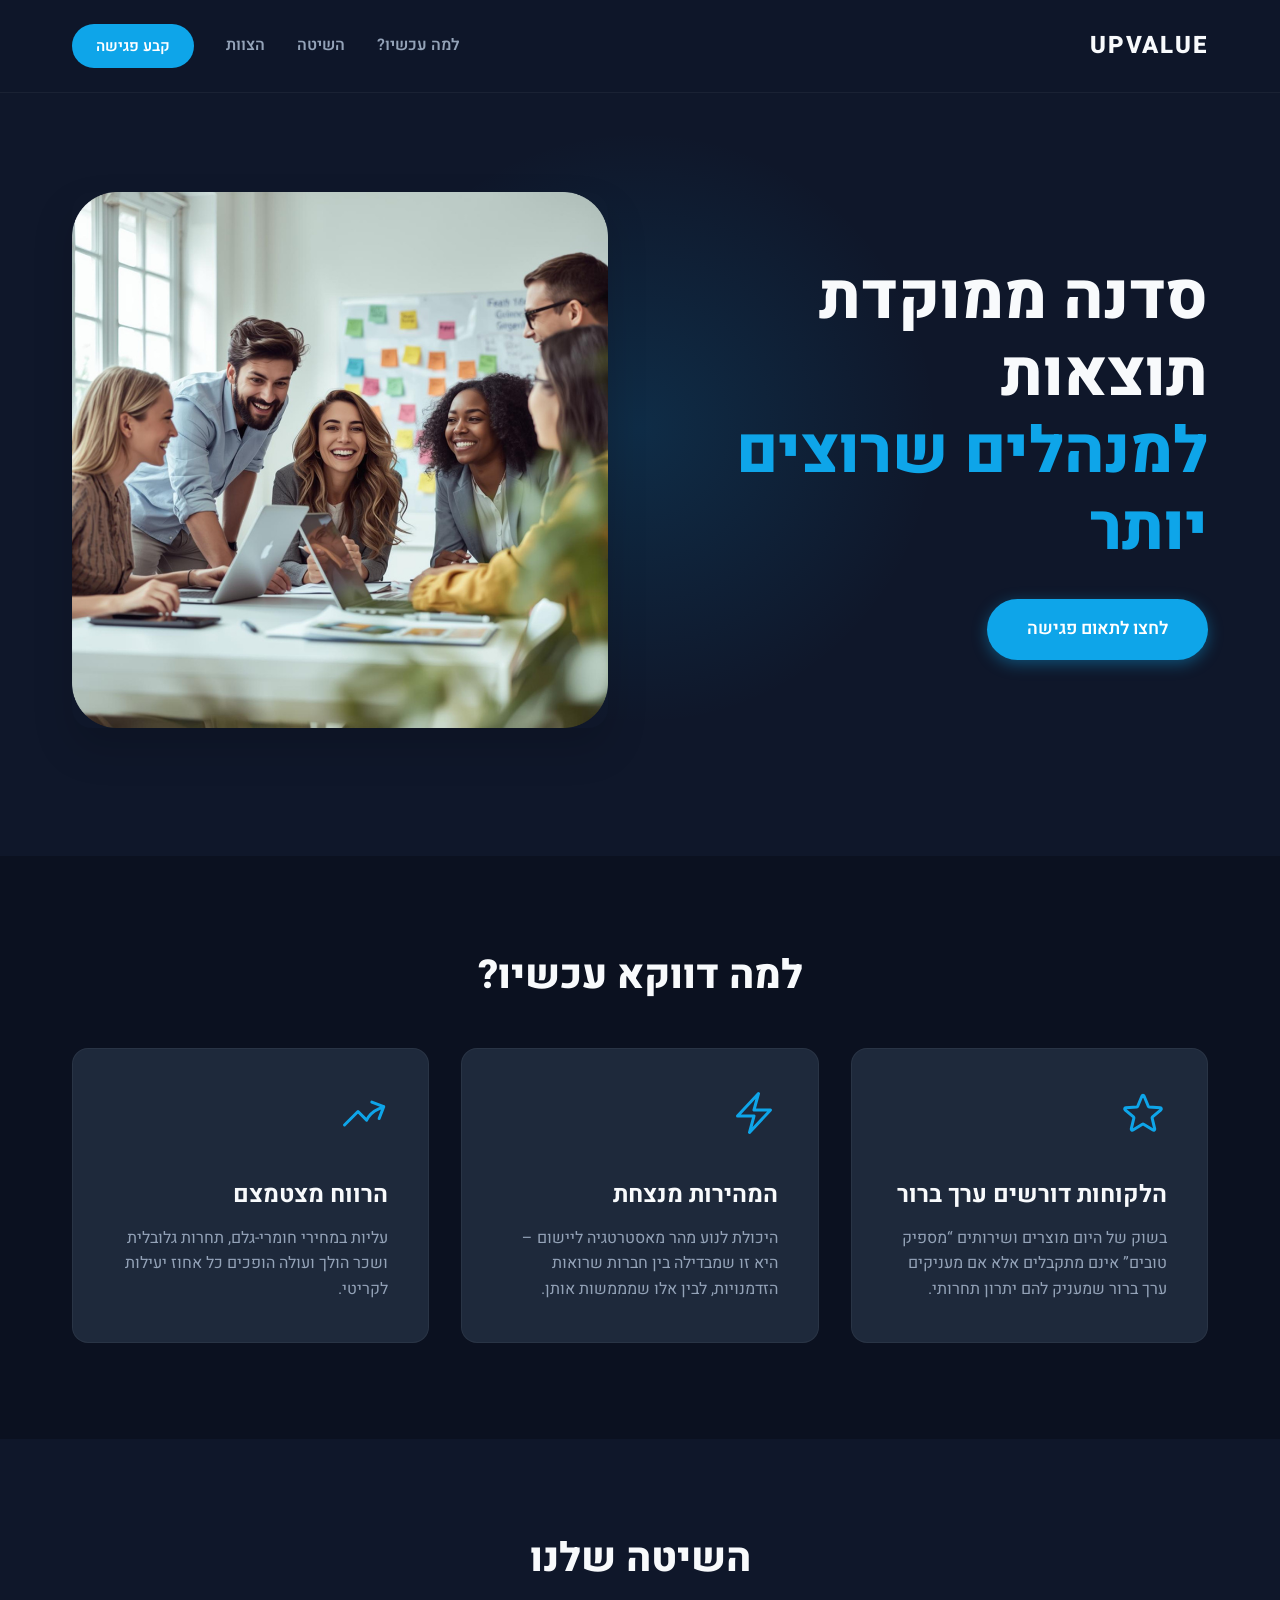
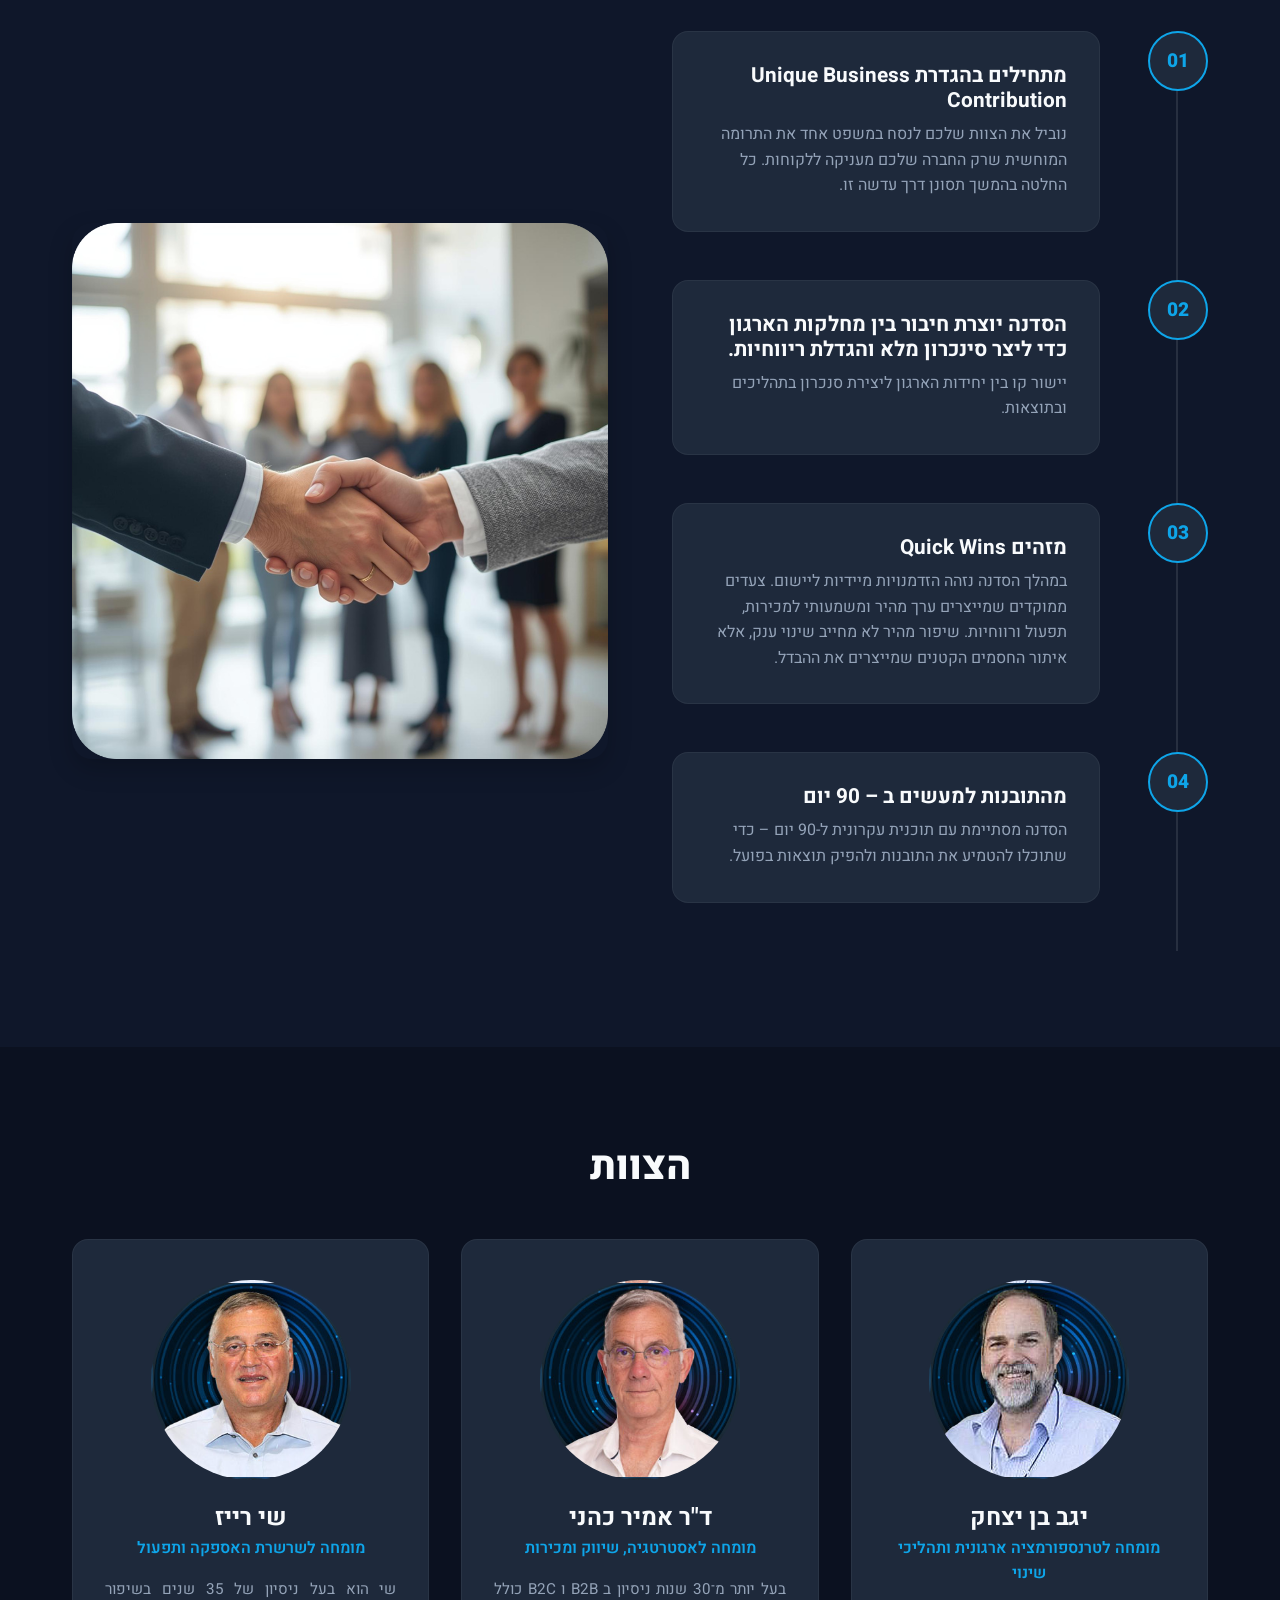
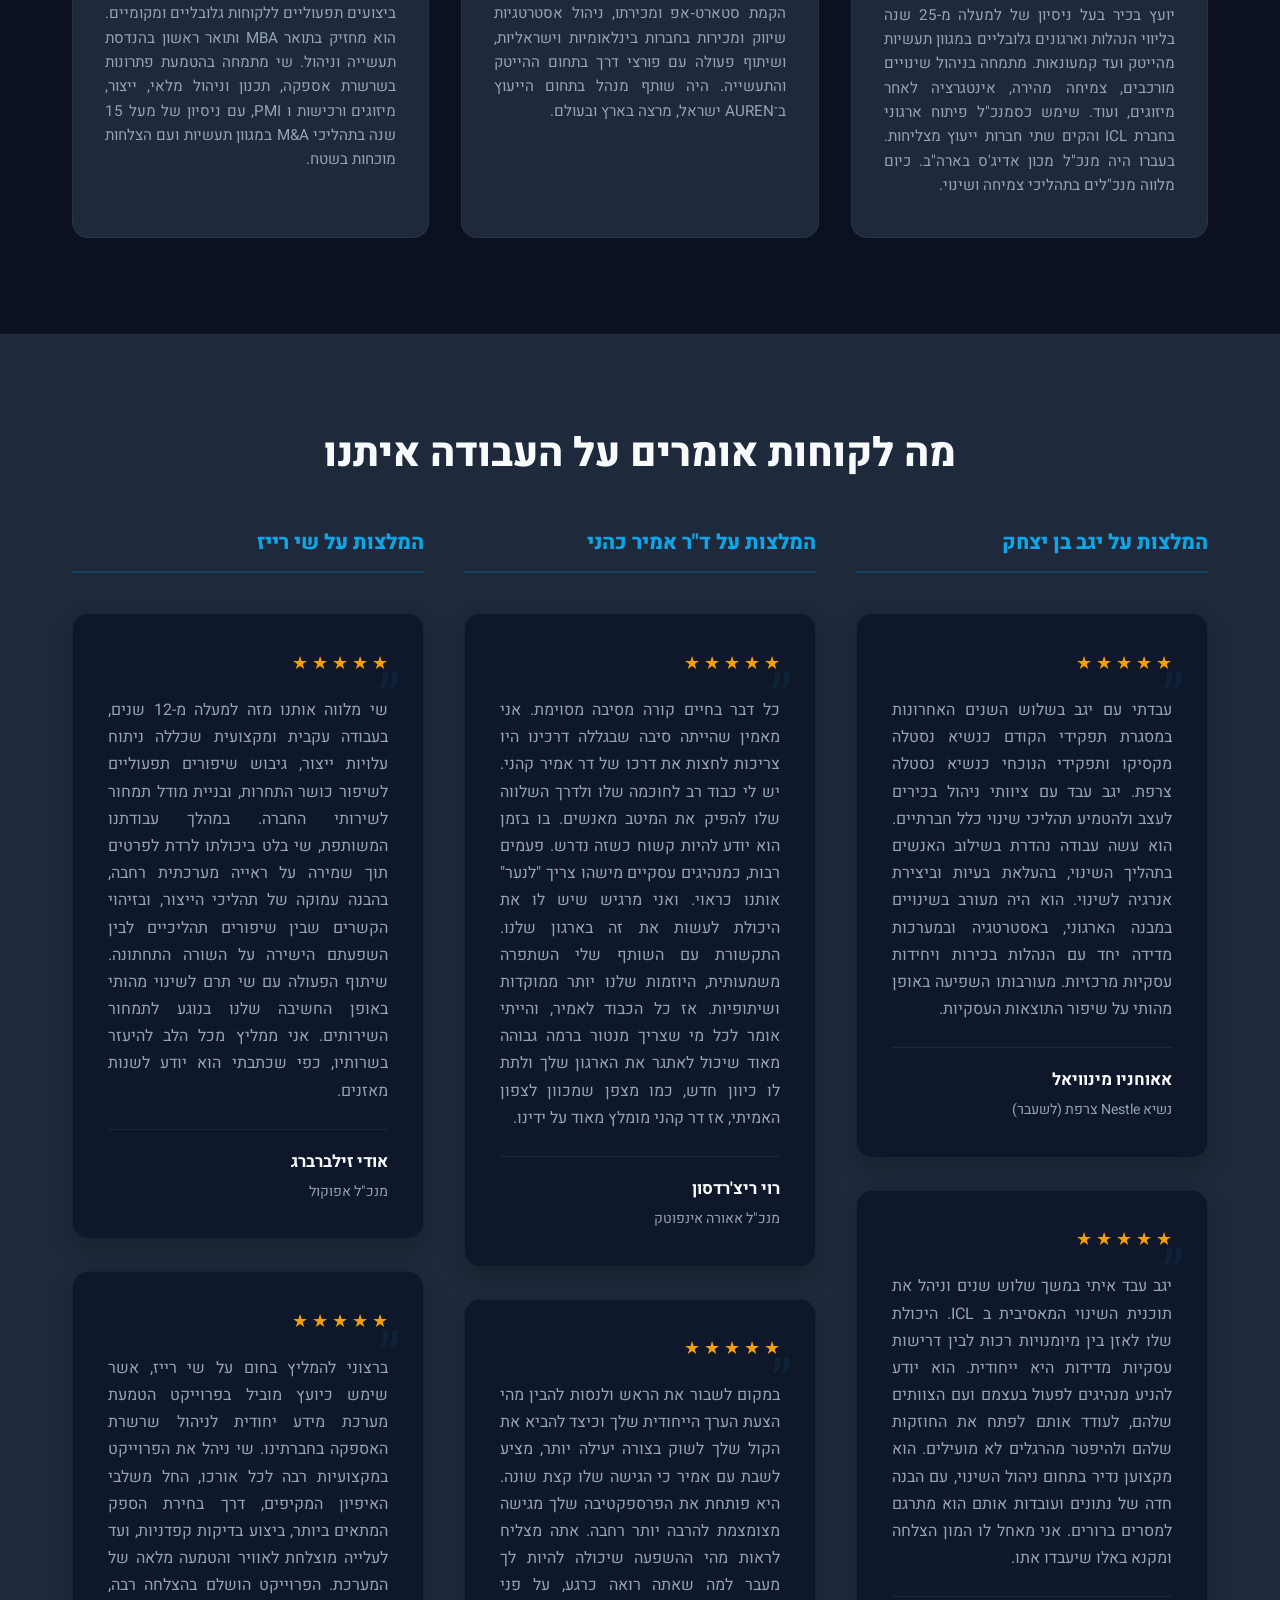
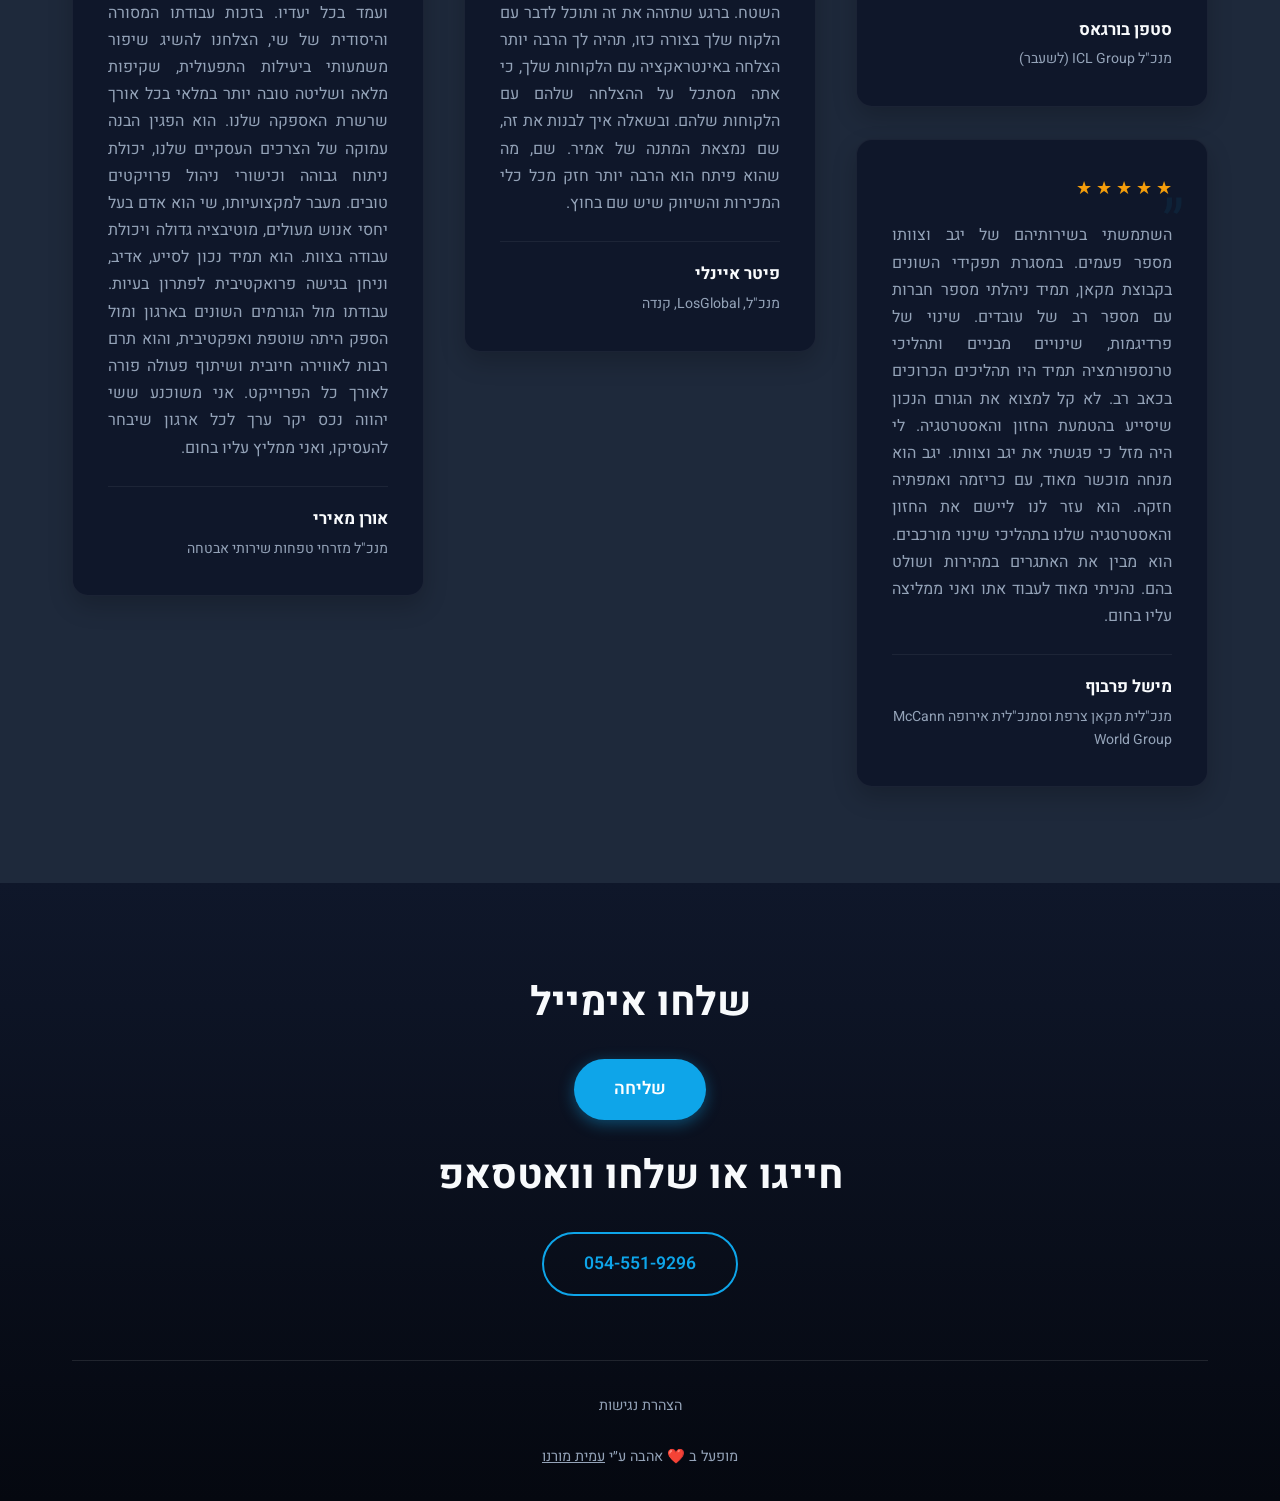
==== upvalue/index.html @ e66e4159 "Add Upvalue dark landing page under /upvalue" ====
<!DOCTYPE html>
<html lang="he" dir="rtl">

<head>
    <meta charset="UTF-8">
    <meta name="viewport" content="width=device-width, initial-scale=1.0">
    <title>UPVALUE – סדנת הנהלה ממוקדת תוצאות</title>
    <!-- Google Fonts: Heebo is excellent for modern Hebrew -->
    <link rel="preconnect" href="https://fonts.googleapis.com">
    <link rel="preconnect" href="https://fonts.gstatic.com" crossorigin>
    <link href="https://fonts.googleapis.com/css2?family=Heebo:wght@300;400;600;800&display=swap" rel="stylesheet">
    <link rel="stylesheet" href="style.css">
</head>

<body>

    <!-- Header / Nav (Optional, but good for structure) -->
    <header class="main-header">
        <div class="container">
            <div class="logo">UPVALUE</div>
            <nav>
                <a href="#why-now">למה עכשיו?</a>
                <a href="#methodology">השיטה</a>
                <a href="#team">הצוות</a>
                <a href="#contact" class="btn-primary-small">קבע פגישה</a>
            </nav>
        </div>
    </header>

    <main>
        <!-- Hero Section -->
        <section class="hero">
            <div class="container hero-container">
                <div class="hero-content">
                    <h1>סדנה ממוקדת תוצאות<br><span>למנהלים שרוצים יותר</span></h1>
                    <div class="hero-actions" style="margin-top: 2rem;">
                        <a href="https://calendly.com/amir-valorg/30min?month=2025-08" target="_blank"
                            class="btn-primary">לחצו לתאום פגישה</a>
                    </div>
                </div>
                <div class="hero-image-wrapper">
                    <img src="images/Collaboration.png" alt="Business Collaboration" class="hero-image">
                </div>
            </div>
            <!-- Decorative background element -->
            <div class="hero-glow"></div>
        </section>

        <!-- Why Now Section -->
        <section id="why-now" class="why-now fade-in">
            <div class="container">
                <h2 class="section-title">למה דווקא עכשיו?</h2>
                <div class="grid-3">
                    <div class="card">
                        <div class="card-icon">
                            <svg xmlns="http://www.w3.org/2000/svg" fill="none" viewBox="0 0 24 24" stroke-width="1.5" stroke="currentColor" width="48" height="48">
                                <path stroke-linecap="round" stroke-linejoin="round" d="M11.48 3.499a.562.562 0 0 1 1.04 0l2.125 5.111a.563.563 0 0 0 .475.345l5.518.442c.499.04.701.663.321.988l-4.204 3.602a.563.563 0 0 0-.182.557l1.285 5.385a.562.562 0 0 1-.84.61l-4.725-2.885a.562.562 0 0 0-.586 0L6.982 20.54a.562.562 0 0 1-.84-.61l1.285-5.386a.562.562 0 0 0-.182-.557l-4.204-3.602a.562.562 0 0 1 .321-.988l5.518-.442a.563.563 0 0 0 .475-.345L11.48 3.5Z" />
                            </svg>
                        </div>
                        <h2>הלקוחות דורשים ערך ברור</h2>
                        <p>בשוק של היום מוצרים ושירותים “מספיק טובים” אינם מתקבלים אלא אם מעניקים ערך ברור שמעניק להם יתרון תחרותי.</p>
                    </div>
                    <div class="card">
                        <div class="card-icon">
                            <svg xmlns="http://www.w3.org/2000/svg" fill="none" viewBox="0 0 24 24" stroke-width="1.5" stroke="currentColor" width="48" height="48">
                                <path stroke-linecap="round" stroke-linejoin="round" d="m3.75 13.5 10.5-11.25L12 10.5h8.25L9.75 21.75 12 13.5H3.75Z" />
                            </svg>
                        </div>
                        <h2>המהירות מנצחת</h2>
                        <p>היכולת לנוע מהר מאסטרטגיה ליישום – היא זו שמבדילה בין חברות שרואות הזדמנויות, לבין אלו שמממשות אותן.</p>
                    </div>
                    <div class="card">
                        <div class="card-icon">
                            <svg xmlns="http://www.w3.org/2000/svg" fill="none" viewBox="0 0 24 24" stroke-width="1.5" stroke="currentColor" width="48" height="48">
                                <path stroke-linecap="round" stroke-linejoin="round" d="M2.25 18 9 11.25l4.306 4.306a11.95 11.95 0 0 1 5.814-5.518l2.74-1.22m0 0-5.94-2.281m5.94 2.28-2.28 5.941" />
                            </svg>
                        </div>
                        <h2>הרווח מצטמצם</h2>
                        <p>עליות במחירי חומרי-גלם, תחרות גלובלית ושכר הולך ועולה הופכים כל אחוז יעילות לקריטי.</p>
                    </div>
                </div>
            </div>
        </section>

        <!-- Methodology Section (The 4 Steps fixed order) -->
        <section id="methodology" class="methodology fade-in">
            <div class="container">
                <h2 class="section-title">השיטה שלנו</h2>
                <div class="methodology-layout">
                    <div class="timeline">
                        <!-- Step 1 -->
                        <div class="timeline-item">
                            <div class="step-number">01</div>
                            <div class="step-content">
                                <h3>מתחילים בהגדרת Unique Business Contribution</h3>
                                <p>נוביל את הצוות שלכם לנסח במשפט אחד את התרומה המוחשית שרק החברה שלכם מעניקה ללקוחות. כל החלטה בהמשך תסונן דרך עדשה זו.</p>
                            </div>
                        </div>
                        <!-- Step 2 -->
                        <div class="timeline-item">
                            <div class="step-number">02</div>
                            <div class="step-content">
                                <h3>הסדנה יוצרת חיבור בין מחלקות הארגון כדי ליצר סינכרון מלא והגדלת ריווחיות.</h3>
                                <p>יישור קו בין יחידות הארגון ליצירת סנכרון בתהליכים ובתוצאות.</p>
                            </div>
                        </div>
                        <!-- Step 3 -->
                        <div class="timeline-item">
                            <div class="step-number">03</div>
                            <div class="step-content">
                                <h3>מזהים Quick Wins</h3>
                                <p>במהלך הסדנה נזהה הזדמנויות מיידיות ליישום. צעדים ממוקדים שמייצרים ערך מהיר ומשמעותי למכירות, תפעול ורווחיות. שיפור מהיר לא מחייב שינוי ענק, אלא איתור החסמים הקטנים שמייצרים את ההבדל.</p>
                            </div>
                        </div>
                        <!-- Step 4 -->
                        <div class="timeline-item">
                            <div class="step-number">04</div>
                            <div class="step-content">
                                <h3>מהתובנות למעשים ב – 90 יום</h3>
                                <p>הסדנה מסתיימת עם תוכנית עקרונית ל-90 יום – כדי שתוכלו להטמיע את התובנות ולהפיק תוצאות בפועל.</p>
                            </div>
                        </div>
                    </div>
                    <div class="methodology-image-wrapper">
                        <img src="images/Trust.png" alt="Building Trust" class="strategy-image">
                    </div>
                </div>
            </div>
        </section>

        <!-- Team Section -->
        <section id="team" class="team fade-in">
            <div class="container">
                <h2 class="section-title">הצוות</h2>
                <div class="grid-3">
                    <!-- Yagev -->
                    <div class="team-card">
                        <div class="team-image"
                            style="background-image: url('images/yagev.jpg');"></div>
                        <h3>יגב בן יצחק</h3>
                        <p class="role">מומחה לטרנספורמציה ארגונית ותהליכי שינוי</p>
                        <p class="bio">יועץ בכיר בעל ניסיון של למעלה מ-25 שנה בליווי הנהלות וארגונים גלובליים במגוון תעשיות מהייטק ועד קמעונאות. מתמחה בניהול שינויים מורכבים, צמיחה מהירה, אינטגרציה לאחר מיזוגים, ועוד. שימש כסמנכ"ל פיתוח ארגוני בחברת ICL והקים שתי חברות ייעוץ מצליחות. בעברו היה מנכ"ל מכון אדיג'ס בארה"ב. כיום מלווה מנכ"לים בתהליכי צמיחה ושינוי.</p>
                    </div>
                    <!-- Amir -->
                    <div class="team-card">
                        <div class="team-image"
                            style="background-image: url('images/amir.jpg');"></div>
                        <h3>ד"ר אמיר כהני</h3>
                        <p class="role">מומחה לאסטרטגיה, שיווק ומכירות</p>
                        <p class="bio">בעל יותר מ־30 שנות ניסיון ב B2B ו B2C כולל הקמת סטארט‑אפ ומכירתו, ניהול אסטרטגיות שיווק ומכירות בחברות בינלאומיות וישראליות, ושיתוף פעולה עם פורצי דרך בתחום ההייטק והתעשייה. היה שותף מנהל בתחום הייעוץ ב־AUREN ישראל, מרצה בארץ ובעולם.</p>
                    </div>
                    <!-- Shai -->
                    <div class="team-card">
                        <div class="team-image"
                            style="background-image: url('images/shai.jpg');"></div>
                        <h3>שי רייז</h3>
                        <p class="role">מומחה לשרשרת האספקה ותפעול</p>
                        <p class="bio">שי הוא בעל ניסיון של 35 שנים בשיפור ביצועים תפעוליים ללקוחות גלובליים ומקומיים. הוא מחזיק בתואר MBA ותואר ראשון בהנדסת תעשייה וניהול. שי מתמחה בהטמעת פתרונות בשרשרת אספקה, תכנון וניהול מלאי, ייצור, מיזוגים ורכישות ו PMI, עם ניסיון של מעל 15 שנה בתהליכי M&A במגוון תעשיות ועם הצלחות מוכחות בשטח.</p>
                    </div>
                </div>
            </div>
        </section>

        <!-- Testimonials Section -->
        <section id="testimonials" class="testimonials fade-in">
            <div class="container">
                <h2 class="section-title">מה לקוחות אומרים על העבודה איתנו</h2>
                <div class="testimonials-grid">
                    <!-- Column 1: Yagev -->
                    <div class="testimonials-column">
                        <div class="column-header">המלצות על יגב בן יצחק</div>
                        
                        <!-- Testimonial 1 -->
                        <div class="testimonial-card">
                            <div class="testimonial-stars">
                                <span>★</span><span>★</span><span>★</span><span>★</span><span>★</span>
                            </div>
                            <blockquote class="testimonial-quote">
                                עבדתי עם יגב בשלוש השנים האחרונות במסגרת תפקידי הקודם כנשיא נסטלה מקסיקו ותפקידי הנוכחי כנשיא נסטלה צרפת. יגב עבד עם ציוותי ניהול בכירים לעצב ולהטמיע תהליכי שינוי כלל חברתיים. הוא עשה עבודה נהדרת בשילוב האנשים בתהליך השינוי, בהעלאת בעיות וביצירת אנרגיה לשינוי. הוא היה מעורב בשינויים במבנה הארגוני, באסטרטגיה ובמערכות מדידה יחד עם הנהלות בכירות ויחידות עסקיות מרכזיות. מעורבותו השפיעה באופן מהותי על שיפור התוצאות העסקיות.
                            </blockquote>
                            <div class="testimonial-author">
                                <div class="testimonial-author-name">אאוחניו מינוויאל</div>
                                <div class="testimonial-author-role">נשיא Nestle צרפת (לשעבר)</div>
                            </div>
                        </div>

                        <!-- Testimonial 2 -->
                        <div class="testimonial-card">
                            <div class="testimonial-stars">
                                <span>★</span><span>★</span><span>★</span><span>★</span><span>★</span>
                            </div>
                            <blockquote class="testimonial-quote">
                                יגב עבד איתי במשך שלוש שנים וניהל את תוכנית השינוי המאסיבית ב ICL. היכולת שלו לאזן בין מיומנויות רכות לבין דרישות עסקיות מדידות היא ייחודית. הוא יודע להניע מנהיגים לפעול בעצמם ועם הצוותים שלהם, לעודד אותם לפתח את החוזקות שלהם ולהיפטר מהרגלים לא מועילים. הוא מקצוען נדיר בתחום ניהול השינוי, עם הבנה חדה של נתונים ועובדות אותם הוא מתרגם למסרים ברורים. אני מאחל לו המון הצלחה ומקנא באלו שיעבדו אתו.
                            </blockquote>
                            <div class="testimonial-author">
                                <div class="testimonial-author-name">סטפן בורגאס</div>
                                <div class="testimonial-author-role">מנכ"ל ICL Group (לשעבר)</div>
                            </div>
                        </div>

                        <!-- Testimonial 3 -->
                        <div class="testimonial-card">
                            <div class="testimonial-stars">
                                <span>★</span><span>★</span><span>★</span><span>★</span><span>★</span>
                            </div>
                            <blockquote class="testimonial-quote">
                                השתמשתי בשירותיהם של יגב וצוותו מספר פעמים. במסגרת תפקידי השונים בקבוצת מקאן, תמיד ניהלתי מספר חברות עם מספר רב של עובדים. שינוי של פרדיגמות, שינויים מבניים ותהליכי טרנספורמציה תמיד היו תהליכים הכרוכים בכאב רב. לא קל למצוא את הגורם הנכון שיסייע בהטמעת החזון והאסטרטגיה. לי היה מזל כי פגשתי את יגב וצוותו. יגב הוא מנחה מוכשר מאוד, עם כריזמה ואמפתיה חזקה. הוא עזר לנו ליישם את החזון והאסטרטגיה שלנו בתהליכי שינוי מורכבים. הוא מבין את האתגרים במהירות ושולט בהם. נהניתי מאוד לעבוד אתו ואני ממליצה עליו בחום.
                            </blockquote>
                            <div class="testimonial-author">
                                <div class="testimonial-author-name">מישל פרבוף</div>
                                <div class="testimonial-author-role">מנכ"לית מקאן צרפת וסמנכ"לית אירופה McCann World Group</div>
                            </div>
                        </div>
                    </div>

                    <!-- Column 2: Amir -->
                    <div class="testimonials-column">
                        <div class="column-header">המלצות על ד"ר אמיר כהני</div>
                        
                        <!-- Testimonial 1 -->
                        <div class="testimonial-card">
                            <div class="testimonial-stars">
                                <span>★</span><span>★</span><span>★</span><span>★</span><span>★</span>
                            </div>
                            <blockquote class="testimonial-quote">
                                כל דבר בחיים קורה מסיבה מסוימת. אני מאמין שהייתה סיבה שבגללה דרכינו היו צריכות לחצות את דרכו של דר אמיר קהני. יש לי כבוד רב לחוכמה שלו ולדרך השלווה שלו להפיק את המיטב מאנשים. בו בזמן הוא יודע להיות קשוח כשזה נדרש. פעמים רבות, כמנהיגים עסקיים מישהו צריך "לנער" אותנו כראוי. ואני מרגיש שיש לו את היכולת לעשות את זה בארגון שלנו. התקשורת עם השותף שלי השתפרה משמעותית, היוזמות שלנו יותר ממוקדות ושיתופיות. אז כל הכבוד לאמיר, והייתי אומר לכל מי שצריך מנטור ברמה גבוהה מאוד שיכול לאתגר את הארגון שלך ולתת לו כיוון חדש, כמו מצפן שמכוון לצפון האמיתי, אז דר קהני מומלץ מאוד על ידינו.
                            </blockquote>
                            <div class="testimonial-author">
                                <div class="testimonial-author-name">רוי ריצ'רדסון</div>
                                <div class="testimonial-author-role">מנכ"ל אאורה אינפוטק</div>
                            </div>
                        </div>

                        <!-- Testimonial 2 -->
                        <div class="testimonial-card">
                            <div class="testimonial-stars">
                                <span>★</span><span>★</span><span>★</span><span>★</span><span>★</span>
                            </div>
                            <blockquote class="testimonial-quote">
                                במקום לשבור את הראש ולנסות להבין מהי הצעת הערך הייחודית שלך וכיצד להביא את הקול שלך לשוק בצורה יעילה יותר, מציע לשבת עם אמיר כי הגישה שלו קצת שונה. היא פותחת את הפרספקטיבה שלך מגישה מצומצמת להרבה יותר רחבה. אתה מצליח לראות מהי ההשפעה שיכולה להיות לך מעבר למה שאתה רואה כרגע, על פני השטח. ברגע שתזהה את זה ותוכל לדבר עם הלקוח שלך בצורה כזו, תהיה לך הרבה יותר הצלחה באינטראקציה עם הלקוחות שלך, כי אתה מסתכל על ההצלחה שלהם עם הלקוחות שלהם. ובשאלה איך לבנות את זה, שם נמצאת המתנה של אמיר. שם, מה שהוא פיתח הוא הרבה יותר חזק מכל כלי המכירות והשיווק שיש שם בחוץ.
                            </blockquote>
                            <div class="testimonial-author">
                                <div class="testimonial-author-name">פיטר איינלי</div>
                                <div class="testimonial-author-role">מנכ"ל, LosGlobal, קנדה</div>
                            </div>
                        </div>
                    </div>

                    <!-- Column 3: Shai -->
                    <div class="testimonials-column">
                        <div class="column-header">המלצות על שי רייז</div>
                        
                        <!-- Testimonial 1 -->
                        <div class="testimonial-card">
                            <div class="testimonial-stars">
                                <span>★</span><span>★</span><span>★</span><span>★</span><span>★</span>
                            </div>
                            <blockquote class="testimonial-quote">
                                שי מלווה אותנו מזה למעלה מ-12 שנים, בעבודה עקבית ומקצועית שכללה ניתוח עלויות ייצור, גיבוש שיפורים תפעוליים לשיפור כושר התחרות, ובניית מודל תמחור לשירותי החברה. במהלך עבודתנו המשותפת, שי בלט ביכולתו לרדת לפרטים תוך שמירה על ראייה מערכתית רחבה, בהבנה עמוקה של תהליכי הייצור, ובזיהוי הקשרים שבין שיפורים תהליכיים לבין השפעתם הישירה על השורה התחתונה. שיתוף הפעולה עם שי תרם לשינוי מהותי באופן החשיבה שלנו בנוגע לתמחור השירותים. אני ממליץ מכל הלב להיעזר בשרותיו, כפי שכתבתי הוא יודע לשנות מאזנים.
                            </blockquote>
                            <div class="testimonial-author">
                                <div class="testimonial-author-name">אודי זילברברג</div>
                                <div class="testimonial-author-role">מנכ"ל אפוקול</div>
                            </div>
                        </div>

                        <!-- Testimonial 2 -->
                        <div class="testimonial-card">
                            <div class="testimonial-stars">
                                <span>★</span><span>★</span><span>★</span><span>★</span><span>★</span>
                            </div>
                            <blockquote class="testimonial-quote">
                                ברצוני להמליץ בחום על שי רייז, אשר שימש כיועץ מוביל בפרוייקט הטמעת מערכת מידע יחודית לניהול שרשרת האספקה בחברתינו. שי ניהל את הפרוייקט במקצועיות רבה לכל אורכו, החל משלבי האיפיון המקיפים, דרך בחירת הספק המתאים ביותר, ביצוע בדיקות קפדניות, ועד לעלייה מוצלחת לאוויר והטמעה מלאה של המערכת. הפרוייקט הושלם בהצלחה רבה, ועמד בכל יעדיו. בזכות עבודתו המסורה והיסודית של שי, הצלחנו להשיג שיפור משמעותי ביעילות התפעולית, שקיפות מלאה ושליטה טובה יותר במלאי בכל אורך שרשרת האספקה שלנו. הוא הפגין הבנה עמוקה של הצרכים העסקיים שלנו, יכולת ניתוח גבוהה וכישורי ניהול פרויקטים טובים. מעבר למקצועיותו, שי הוא אדם בעל יחסי אנוש מעולים, מוטיבציה גדולה ויכולת עבודה בצוות. הוא תמיד נכון לסייע, אדיב, וניחן בגישה פרואקטיבית לפתרון בעיות. עבודתו מול הגורמים השונים בארגון ומול הספק היתה שוטפת ואפקטיבית, והוא תרם רבות לאווירה חיובית ושיתוף פעולה פורה לאורך כל הפרוייקט. אני משוכנע ששי יהווה נכס יקר ערך לכל ארגון שיבחר להעסיקו, ואני ממליץ עליו בחום.
                            </blockquote>
                            <div class="testimonial-author">
                                <div class="testimonial-author-name">אורן מאירי</div>
                                <div class="testimonial-author-role">מנכ"ל מזרחי טפחות שירותי אבטחה</div>
                            </div>
                        </div>
                    </div>
                </div>
            </div>
        </section>

        <!-- CTA / Contact Footer -->
        <footer id="contact" class="footer fade-in">
            <div class="container footer-content">
                <h2>שלחו אימייל</h2>
                <div class="contact-links" style="margin-bottom: 2rem;">
                    <a href="mailto:info@upvalue.biz" class="btn-primary">שליחה</a>
                </div>
                <h2>חייגו או שלחו וואטסאפ</h2>
                <div class="contact-links">
                    <a href="tel:054-5519296" class="btn-outline">054-551-9296</a>
                </div>
                <div class="accessibility">
                    <a href="https://upvalue.biz/%d7%94%d7%a6%d7%94%d7%a8%d7%aa-%d7%a0%d7%92%d7%99%d7%a9%d7%95%d7%aa/">הצהרת נגישות</a>
                    <br><br>
                    <span style="font-size: 0.9rem; color: var(--clr-text-muted);">מופעל ב ❤️ אהבה ע״י <a href="https://amitmoreno.com/" target="_blank" style="text-decoration: underline;">עמית מורנו</a></span>
                </div>
            </div>
        </footer>
    </main>

    <script src="script.js"></script>
</body>

</html>
---- upvalue/style.css ----
/* =========================================
   Upvalue.biz - Modern Design System
========================================= */

:root {
    /* Color Palette */
    --clr-bg-main: #0f172a;
    /* Deep Slate Blue */
    --clr-bg-card: #1e293b;
    /* Lighter Slate for Cards */
    --clr-text-main: #f8fafc;
    /* Crisp White */
    --clr-text-muted: #94a3b8;
    /* Muted Slate */
    --clr-accent: #0ea5e9;
    /* Energetic Sky Blue */
    --clr-accent-hover: #0284c7;

    /* Typography */
    --font-main: 'Heebo', sans-serif;

    /* Spacing & Layout */
    --container-max: 1200px;
    --spacing-section: 6rem;

    /* Shadows & Transitions */
    --shadow-soft: 0 10px 25px rgba(0, 0, 0, 0.2);
    --transition-fast: 0.2s ease-in-out;
    --transition-smooth: 0.4s cubic-bezier(0.4, 0, 0.2, 1);
}

* {
    margin: 0;
    padding: 0;
    box-sizing: border-box;
}

html {
    scroll-behavior: smooth;
}

body {
    font-family: var(--font-main);
    background-color: var(--clr-bg-main);
    color: var(--clr-text-main);
    line-height: 1.6;
    overflow-x: hidden;
}

.container {
    max-width: var(--container-max);
    margin: 0 auto;
    padding: 0 2rem;
}

/* =========================================
   Typography & Buttons
========================================= */
h1,
h2,
h3 {
    line-height: 1.2;
    margin-bottom: 1rem;
}

h2.section-title {
    font-size: 2.5rem;
    text-align: center;
    margin-bottom: 3rem;
    font-weight: 800;
}

a {
    text-decoration: none;
    color: inherit;
    transition: var(--transition-fast);
}

.btn-primary,
.btn-primary-small {
    display: inline-block;
    background-color: var(--clr-accent);
    color: #fff;
    font-weight: 600;
    border-radius: 50px;
    transition: var(--transition-smooth);
    text-align: center;
}

.btn-primary {
    padding: 1rem 2.5rem;
    font-size: 1.1rem;
    box-shadow: 0 4px 15px rgba(14, 165, 233, 0.4);
}

.btn-primary-small {
    padding: 0.6rem 1.5rem;
    font-size: 0.95rem;
}

.btn-primary:hover,
.btn-primary-small:hover {
    background-color: var(--clr-accent-hover);
    transform: translateY(-2px);
    box-shadow: 0 6px 20px rgba(14, 165, 233, 0.6);
}

.btn-outline {
    display: inline-block;
    padding: 1rem 2.5rem;
    font-size: 1.1rem;
    font-weight: 600;
    border: 2px solid var(--clr-accent);
    color: var(--clr-accent);
    border-radius: 50px;
    transition: var(--transition-smooth);
}

.btn-outline:hover {
    background-color: var(--clr-accent);
    color: #fff;
}

/* =========================================
   Header
========================================= */
.main-header {
    position: fixed;
    top: 0;
    left: 0;
    width: 100%;
    padding: 1.5rem 0;
    background: rgba(15, 23, 42, 0.85);
    backdrop-filter: blur(10px);
    z-index: 1000;
    border-bottom: 1px solid rgba(255, 255, 255, 0.05);
}

.main-header .container {
    display: flex;
    justify-content: space-between;
    align-items: center;
}

.logo {
    font-size: 1.5rem;
    font-weight: 800;
    letter-spacing: 2px;
    color: var(--clr-text-main);
}

nav {
    display: flex;
    gap: 2rem;
    align-items: center;
}

nav a:not(.btn-primary-small) {
    font-weight: 600;
    color: var(--clr-text-muted);
}

nav a:not(.btn-primary-small):hover {
    color: var(--clr-accent);
}

/* =========================================
   Hero Section
========================================= */
.hero {
    position: relative;
    padding: 12rem 0 8rem;
    min-height: 90vh;
    display: flex;
    align-items: center;
    overflow: hidden;
}

.hero-content {
    position: relative;
    z-index: 2;
    text-align: center;
    max-width: 800px;
}

.hero h1 {
    font-size: 4rem;
    font-weight: 800;
    margin-bottom: 1.5rem;
}

.hero h1 span {
    color: var(--clr-accent);
}

.hero-subtitle {
    font-size: 1.25rem;
    color: var(--clr-text-muted);
    margin-bottom: 3rem;
}

.hero-glow {
    position: absolute;
    top: 50%;
    left: 50%;
    transform: translate(-50%, -50%);
    width: 600px;
    height: 600px;
    background: radial-gradient(circle, rgba(14, 165, 233, 0.15) 0%, rgba(15, 23, 42, 0) 70%);
    z-index: 1;
    pointer-events: none;
}

/* =========================================
   Layout Grids
========================================= */
.grid-3 {
    display: grid;
    grid-template-columns: repeat(auto-fit, minmax(300px, 1fr));
    gap: 2rem;
}

/* =========================================
   Cards (Why Now)
========================================= */
.why-now {
    padding: var(--spacing-section) 0;
    background-color: #0b1120;
}

.card {
    background-color: var(--clr-bg-card);
    padding: 2.5rem;
    border-radius: 16px;
    border: 1px solid rgba(255, 255, 255, 0.05);
    transition: var(--transition-smooth);
}

.card:hover {
    transform: translateY(-10px);
    border-color: rgba(14, 165, 233, 0.3);
    box-shadow: var(--shadow-soft);
}

.card-icon {
    font-size: 2.5rem;
    margin-bottom: 1.5rem;
    color: var(--clr-accent);
}

.card h2 {
    font-size: 1.5rem;
    margin-bottom: 1rem;
}

.card p {
    color: var(--clr-text-muted);
}

/* =========================================
   Methodology (Timeline)
========================================= */
.methodology {
    padding: var(--spacing-section) 0;
}

.timeline {
    max-width: 800px;
    margin: 0 auto;
    position: relative;
}

.timeline::before {
    content: '';
    position: absolute;
    top: 0;
    bottom: 0;
    right: 30px;
    /* RTL alignment */
    width: 2px;
    background-color: rgba(255, 255, 255, 0.1);
}

.timeline-item {
    display: flex;
    margin-bottom: 3rem;
    position: relative;
}

.step-number {
    width: 60px;
    height: 60px;
    background-color: var(--clr-bg-card);
    border: 2px solid var(--clr-accent);
    border-radius: 50%;
    display: flex;
    align-items: center;
    justify-content: center;
    font-weight: 800;
    font-size: 1.2rem;
    color: var(--clr-accent);
    z-index: 2;
    flex-shrink: 0;
}

.step-content {
    margin-right: 3rem;
    /* RTL */
    background: var(--clr-bg-card);
    padding: 2rem;
    border-radius: 16px;
    flex-grow: 1;
    border: 1px solid rgba(255, 255, 255, 0.05);
}

.step-content h3 {
    font-size: 1.3rem;
    margin-bottom: 0.5rem;
}

.step-content p {
    color: var(--clr-text-muted);
}

/* =========================================
   Team
========================================= */
.team {
    padding: var(--spacing-section) 0;
    background-color: #0b1120;
}

.team-card {
    background-color: var(--clr-bg-card);
    padding: 2.5rem 2rem;
    border-radius: 16px;
    border: 1px solid rgba(255, 255, 255, 0.05);
    transition: var(--transition-smooth);
    text-align: center;
    display: flex;
    flex-direction: column;
    align-items: center;
}

.team-card:hover {
    transform: translateY(-10px);
    border-color: rgba(14, 165, 233, 0.3);
    box-shadow: var(--shadow-soft);
}

.team-card .bio {
    color: var(--clr-text-muted);
    font-size: 0.95rem;
    margin-top: 1rem;
    line-height: 1.6;
    text-align: justify;
}

.team-image {
    width: 200px;
    height: 200px;
    border-radius: 50%;
    margin: 0 auto 1.5rem;
    background-color: var(--clr-bg-card);
    background-size: cover;
    background-position: center;
    border: 3px solid rgba(255, 255, 255, 0.1);
    transition: var(--transition-smooth);
}

/* Placeholder styles */
.placeholder-image {
    position: relative;
    overflow: hidden;
}

.placeholder-image::after {
    content: '';
    position: absolute;
    top: 0;
    left: 0;
    right: 0;
    bottom: 0;
    background: linear-gradient(45deg, rgba(255, 255, 255, 0.05), rgba(255, 255, 255, 0.1));
}

.team-card:hover .team-image {
    border-color: var(--clr-accent);
    transform: scale(1.05);
}

.team-card h3 {
    font-size: 1.5rem;
    margin-bottom: 0.2rem;
}

.team-card .role {
    color: var(--clr-accent);
    font-weight: 600;
}

/* =========================================
   Footer / CTA
========================================= */
.footer {
    padding: var(--spacing-section) 0 2rem;
    text-align: center;
    background: linear-gradient(to bottom, var(--clr-bg-main), #050810);
}

.footer h2 {
    font-size: 2.5rem;
    margin-bottom: 2rem;
}

.contact-links {
    display: flex;
    justify-content: center;
    gap: 1rem;
    margin-bottom: 4rem;
}

.accessibility {
    border-top: 1px solid rgba(255, 255, 255, 0.1);
    padding-top: 2rem;
}

.accessibility a {
    color: var(--clr-text-muted);
    font-size: 0.9rem;
}

/* =========================================
   Animations & Utilities
========================================= */
.fade-in {
    opacity: 0;
    transform: translateY(30px);
    transition: opacity 0.8s ease-out, transform 0.8s ease-out;
}

.fade-in.visible {
    opacity: 1;
    transform: translateY(0);
}

/* =========================================
   Image Layout Additions
========================================= */
.hero-container {
    display: flex;
    align-items: center;
    justify-content: space-between;
    gap: 4rem;
}

.hero-content {
    flex: 1;
    text-align: right;
    max-width: 600px;
    z-index: 2;
}

.hero-image-wrapper {
    flex: 1;
    display: flex;
    justify-content: center;
    z-index: 2;
}

.hero-image {
    max-width: 100%;
    height: auto;
    border-radius: 20px;
    box-shadow: 0 20px 40px rgba(0,0,0,0.15);
    object-fit: cover;
    transition: var(--transition-smooth);
}

.hero-image:hover {
    transform: translateY(-10px);
}

.methodology-layout {
    display: flex;
    align-items: center;
    gap: 4rem;
}

.methodology-layout .timeline {
    flex: 1;
    margin: 0;
}

.methodology-image-wrapper {
    flex: 1;
    display: flex;
    justify-content: center;
}

.strategy-image {
    max-width: 100%;
    border-radius: 20px;
    box-shadow: var(--shadow-soft);
    object-fit: cover;
}

@media (max-width: 900px) {
    .hero-container, .methodology-layout {
        flex-direction: column;
        text-align: center;
    }
    .hero-content {
        text-align: center;
        margin: 0 auto 3rem;
    }
    .methodology-image-wrapper {
        margin-top: 3rem;
    }
}

/* =========================================
   Testimonials Section
========================================= */
.testimonials {
    background-color: var(--clr-bg-card);
    padding: var(--spacing-section) 0;
}

.testimonials-grid {
    display: grid;
    grid-template-columns: repeat(auto-fit, minmax(300px, 1fr));
    gap: 2.5rem;
    align-items: start;
}

.testimonials-column {
    display: flex;
    flex-direction: column;
    gap: 2rem;
}

.column-header {
    font-size: 1.3rem;
    font-weight: 800;
    color: var(--clr-accent);
    margin-bottom: 0.5rem;
    text-align: right;
    border-bottom: 2px solid rgba(14, 165, 233, 0.2);
    padding-bottom: 0.75rem;
}

.testimonial-card {
    background: var(--clr-bg-main);
    padding: 2.2rem;
    border-radius: 16px;
    border: 1px solid rgba(255, 255, 255, 0.05);
    box-shadow: var(--shadow-soft);
    transition: var(--transition-smooth);
    display: flex;
    flex-direction: column;
}

.testimonial-card:hover {
    transform: translateY(-5px);
    border-color: rgba(14, 165, 233, 0.3);
    box-shadow: 0 15px 30px rgba(0, 0, 0, 0.3);
}

.testimonial-stars {
    display: flex;
    gap: 0.25rem;
    margin-bottom: 1.2rem;
    color: #f59e0b; /* Bright Gold stars */
    font-size: 1.1rem;
}

.testimonial-quote {
    color: var(--clr-text-muted);
    font-size: 1rem;
    line-height: 1.7;
    margin-bottom: 1.5rem;
    position: relative;
    text-align: justify;
}

.testimonial-quote::before {
    content: "״";
    font-size: 4rem;
    color: rgba(14, 165, 233, 0.08);
    position: absolute;
    top: -2rem;
    right: -0.75rem;
    font-family: var(--font-main);
    line-height: 1;
}

.testimonial-author {
    margin-top: auto;
    border-top: 1px solid rgba(255, 255, 255, 0.06);
    padding-top: 1.2rem;
}

.testimonial-author-name {
    font-weight: 700;
    font-size: 1.05rem;
    color: var(--clr-text-main);
    margin-bottom: 0.3rem;
}

.testimonial-author-role {
    font-size: 0.88rem;
    color: var(--clr-text-muted);
}

/* =========================================
   Responsive
========================================= */
@media (max-width: 768px) {
    .hero h1 {
        font-size: 2.5rem;
    }

    nav {
        display: none;
        /* simple hidden nav on mobile for now */
    }

    .contact-links {
        flex-direction: column;
    }

    .timeline::before {
        right: 20px;
    }

    .step-number {
        width: 40px;
        height: 40px;
        font-size: 1rem;
    }

    .step-content {
        margin-right: 1.5rem;
        padding: 1.5rem;
    }

    .testimonials-grid {
        grid-template-columns: 1fr;
        gap: 2rem;
    }
}
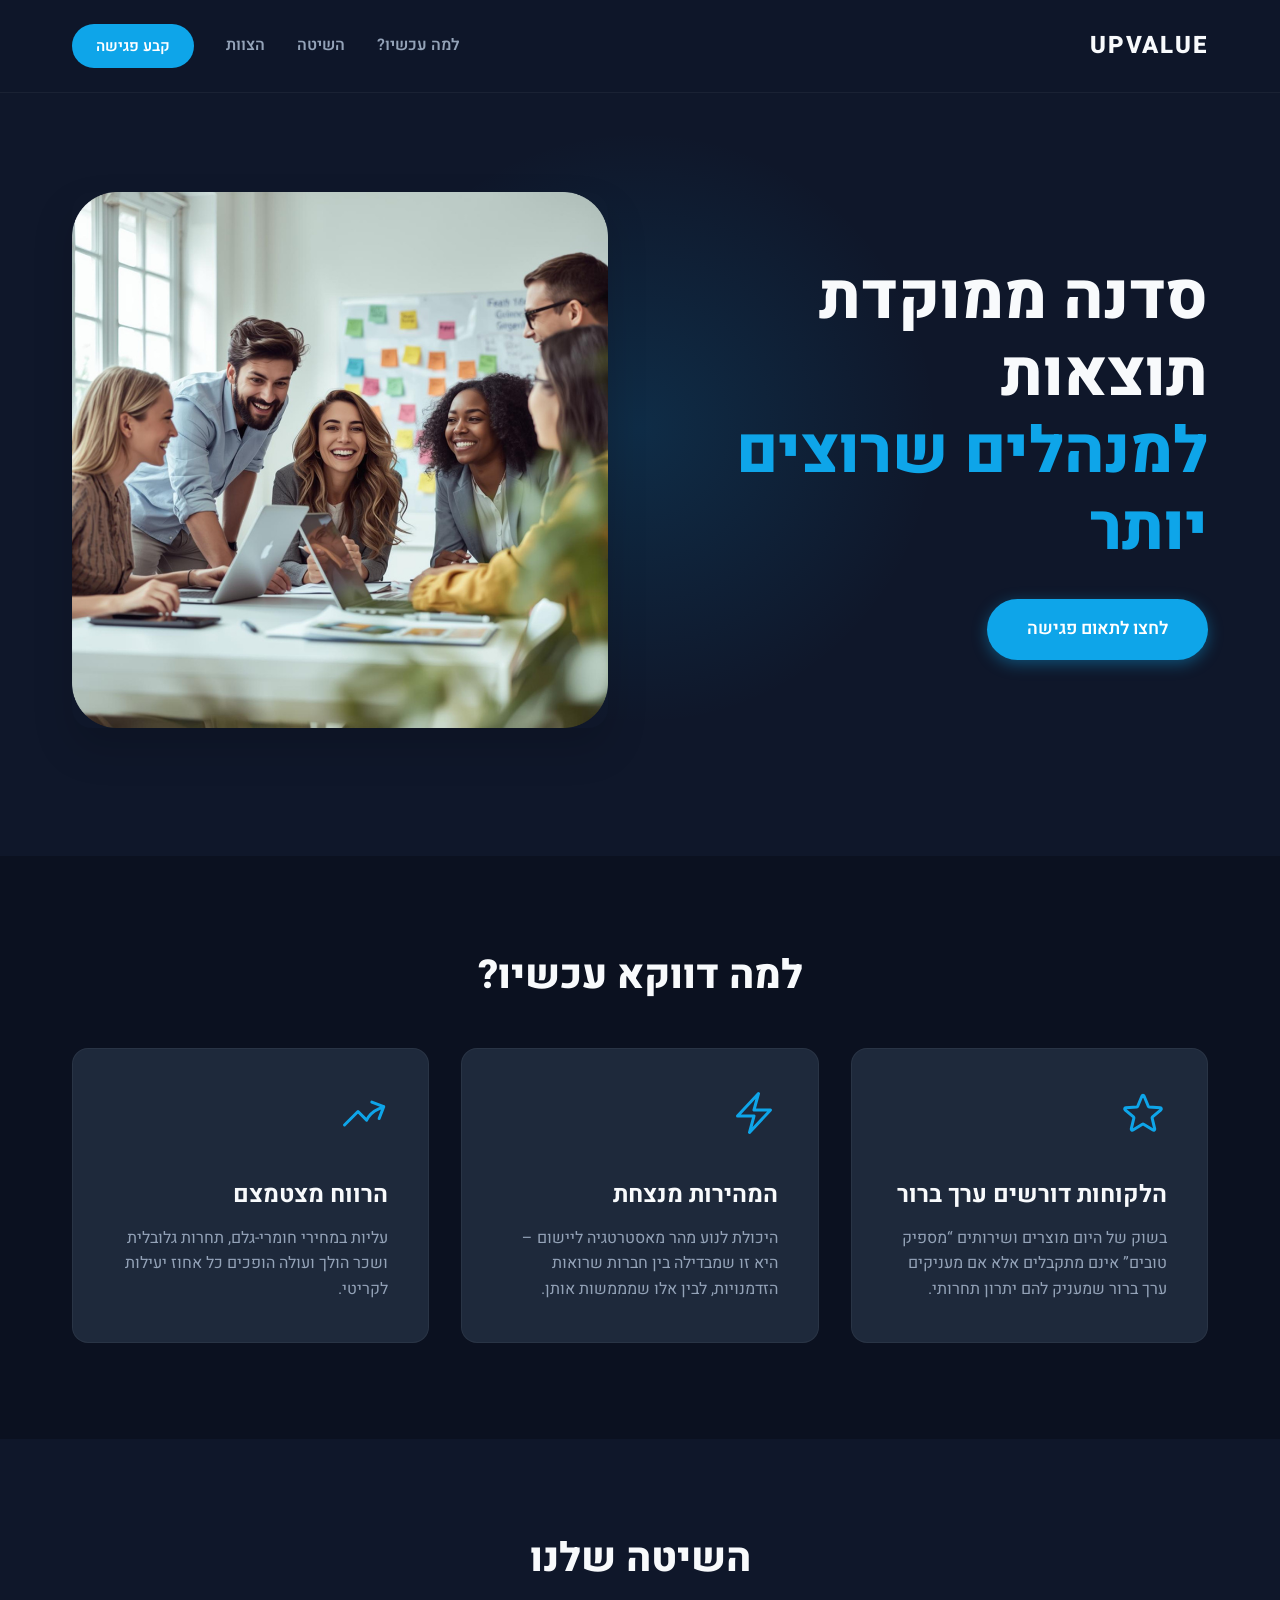
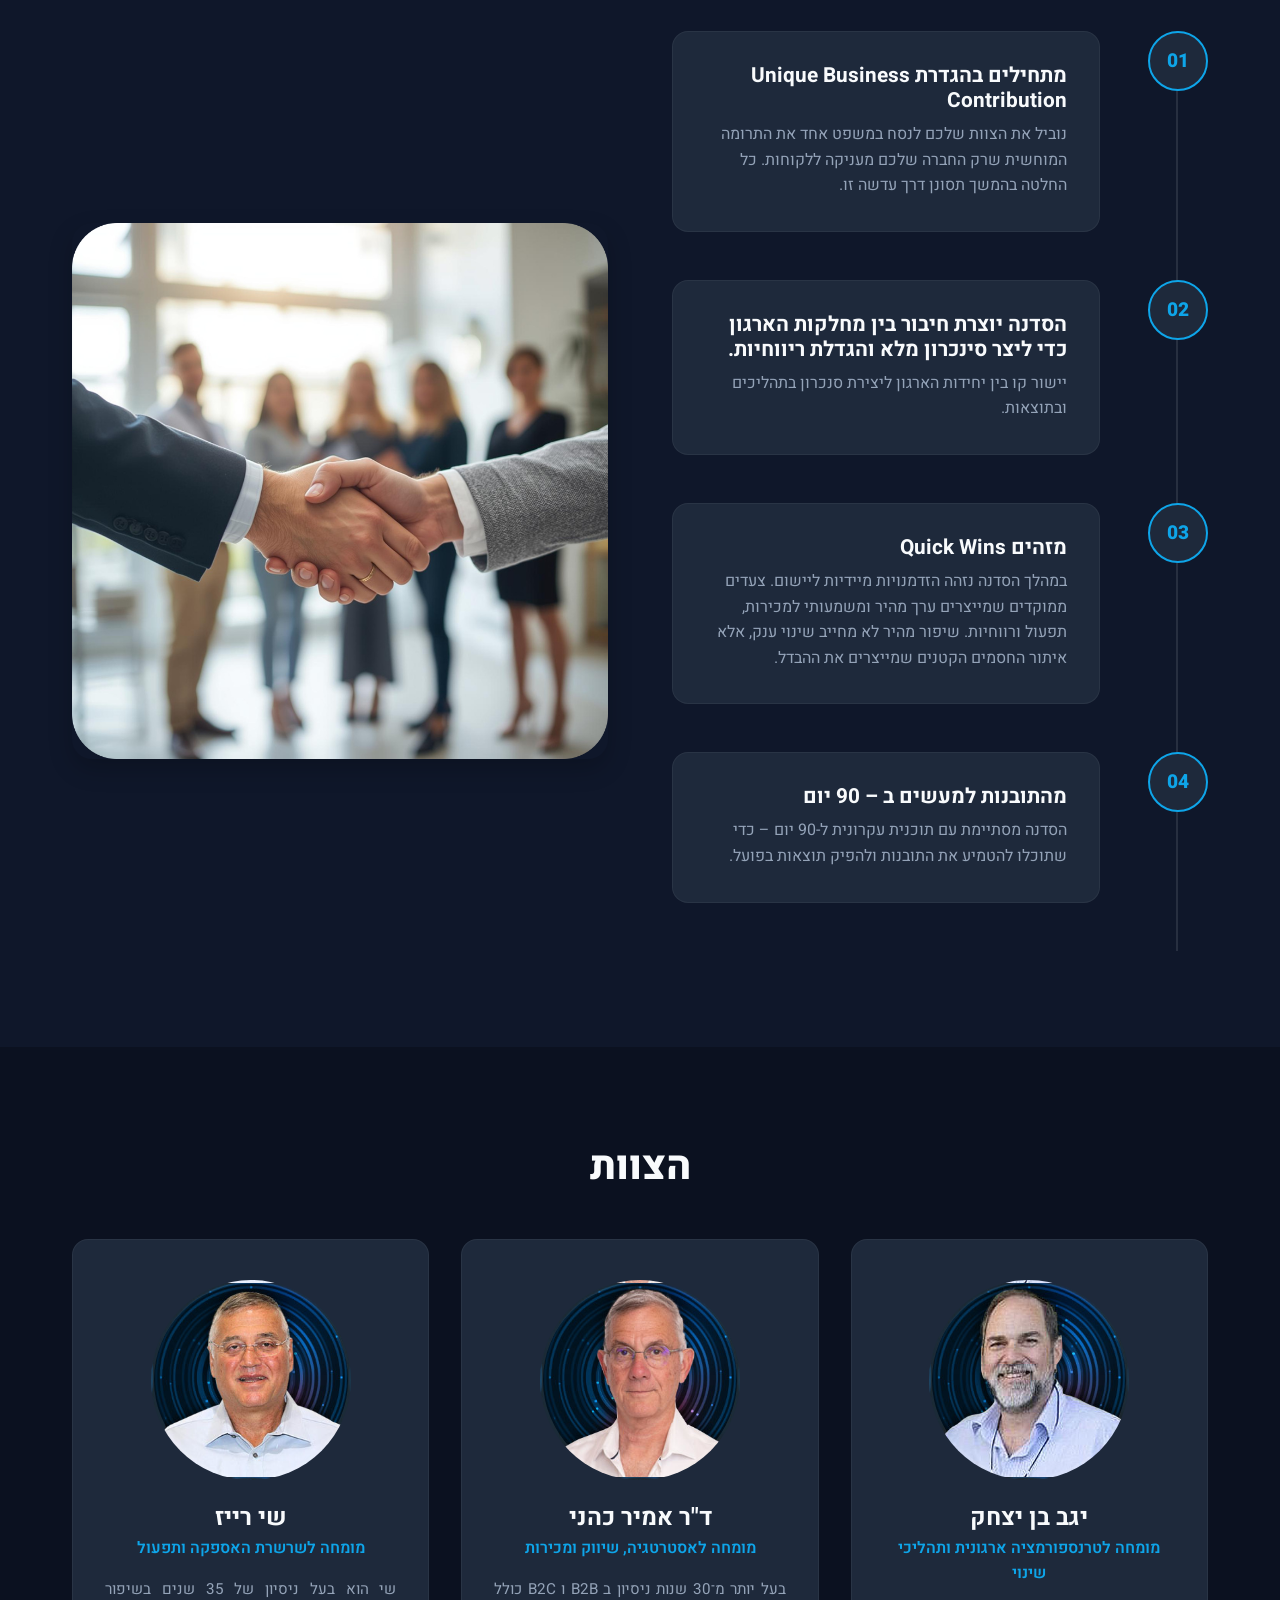
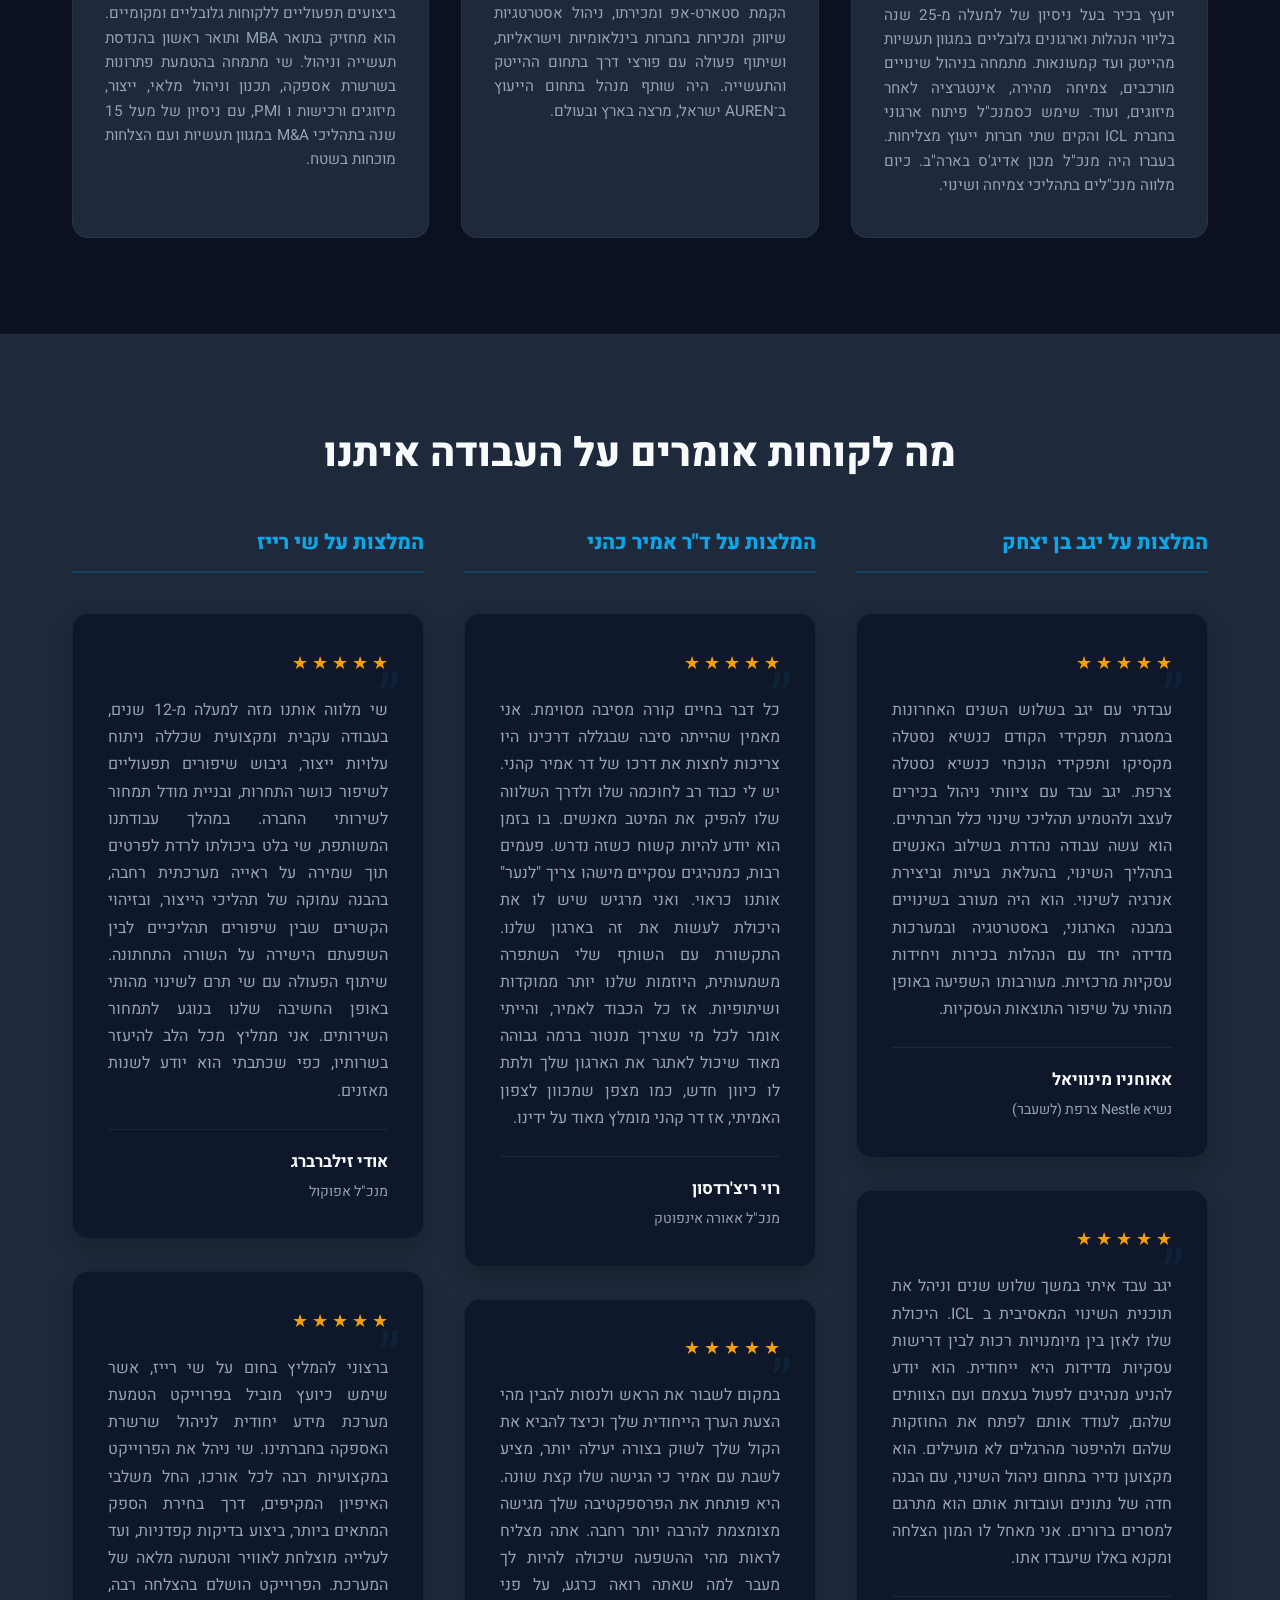
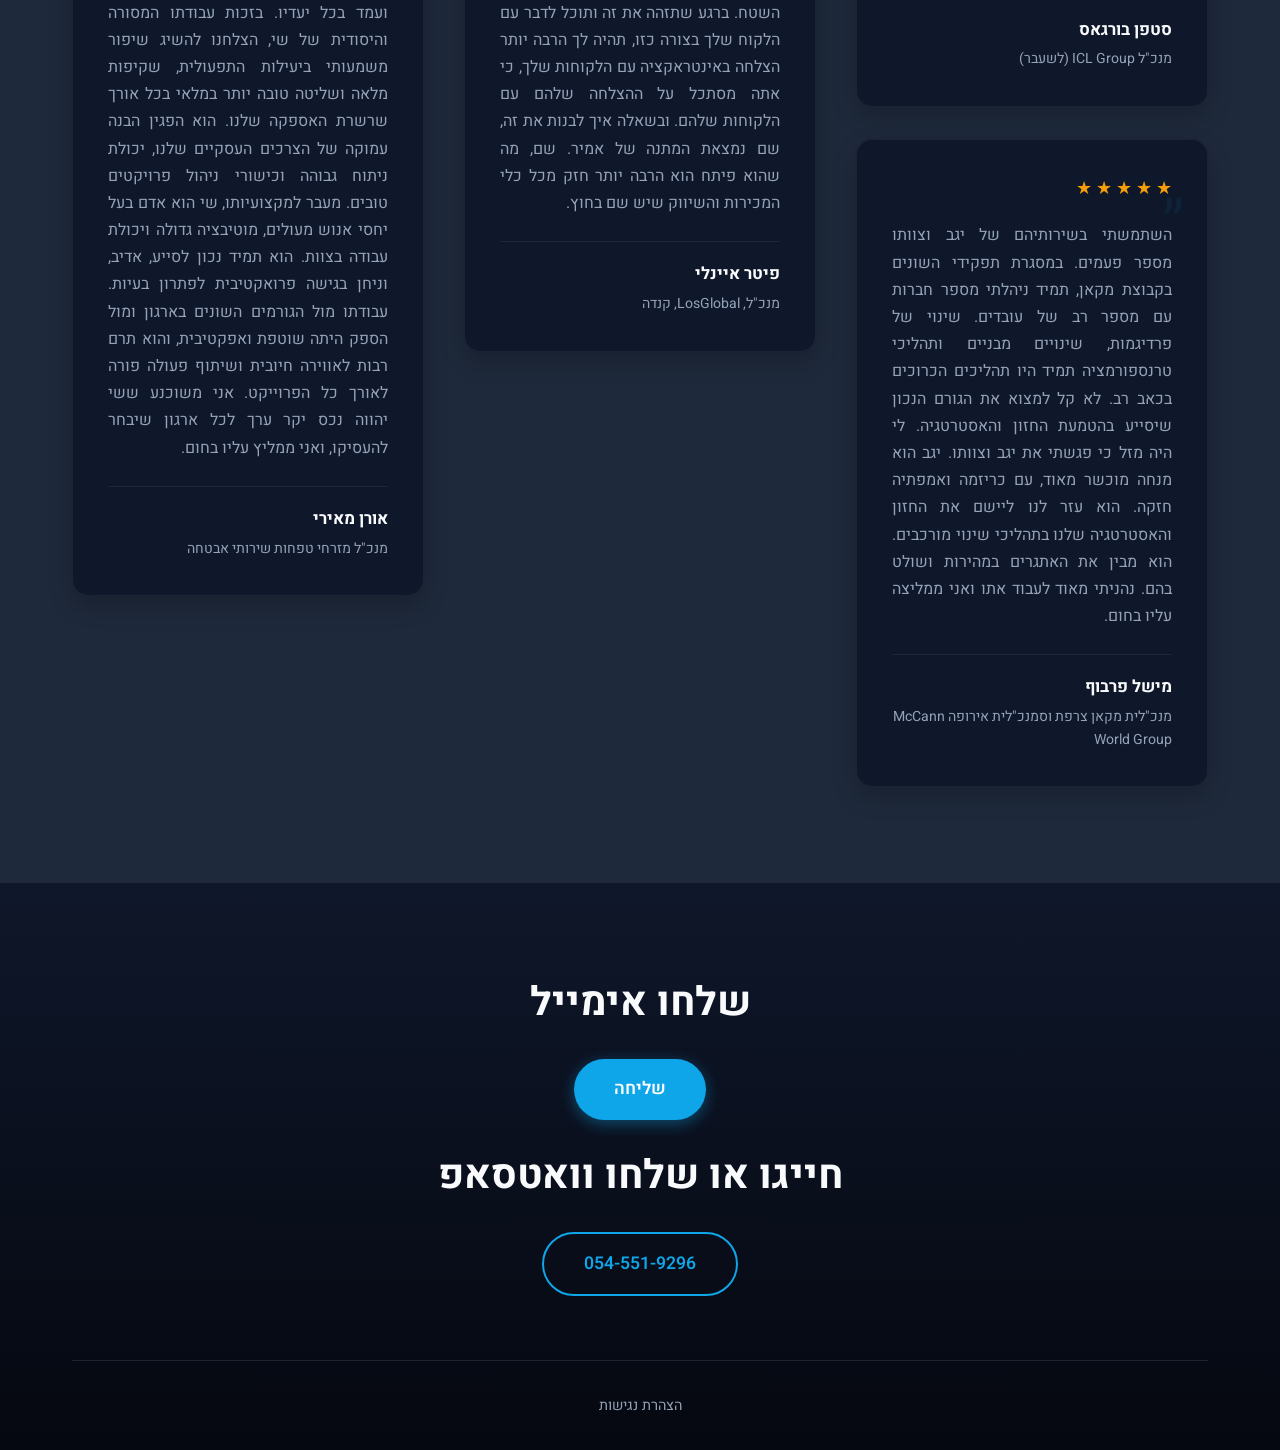
==== commit 96572a17: "Remove developer attribution from footer" ====
--- a/upvalue/index.html
+++ b/upvalue/index.html
@@ -9,7 +9,7 @@
     <link rel="preconnect" href="https://fonts.googleapis.com">
     <link rel="preconnect" href="https://fonts.gstatic.com" crossorigin>
     <link href="https://fonts.googleapis.com/css2?family=Heebo:wght@300;400;600;800&display=swap" rel="stylesheet">
-    <link rel="stylesheet" href="style.css">
+    <link rel="stylesheet" href="style.css?v=1.2">
 </head>
 
 <body>
@@ -47,7 +47,7 @@
         </section>
 
         <!-- Why Now Section -->
-        <section id="why-now" class="why-now fade-in">
+        <section id="why-now" class="why-now">
             <div class="container">
                 <h2 class="section-title">למה דווקא עכשיו?</h2>
                 <div class="grid-3">
@@ -83,7 +83,7 @@
         </section>
 
         <!-- Methodology Section (The 4 Steps fixed order) -->
-        <section id="methodology" class="methodology fade-in">
+        <section id="methodology" class="methodology">
             <div class="container">
                 <h2 class="section-title">השיטה שלנו</h2>
                 <div class="methodology-layout">
@@ -129,7 +129,7 @@
         </section>
 
         <!-- Team Section -->
-        <section id="team" class="team fade-in">
+        <section id="team" class="team">
             <div class="container">
                 <h2 class="section-title">הצוות</h2>
                 <div class="grid-3">
@@ -162,7 +162,7 @@
         </section>
 
         <!-- Testimonials Section -->
-        <section id="testimonials" class="testimonials fade-in">
+        <section id="testimonials" class="testimonials">
             <div class="container">
                 <h2 class="section-title">מה לקוחות אומרים על העבודה איתנו</h2>
                 <div class="testimonials-grid">
@@ -283,7 +283,7 @@
         </section>
 
         <!-- CTA / Contact Footer -->
-        <footer id="contact" class="footer fade-in">
+        <footer id="contact" class="footer">
             <div class="container footer-content">
                 <h2>שלחו אימייל</h2>
                 <div class="contact-links" style="margin-bottom: 2rem;">
@@ -295,14 +295,12 @@
                 </div>
                 <div class="accessibility">
                     <a href="https://upvalue.biz/%d7%94%d7%a6%d7%94%d7%a8%d7%aa-%d7%a0%d7%92%d7%99%d7%a9%d7%95%d7%aa/">הצהרת נגישות</a>
-                    <br><br>
-                    <span style="font-size: 0.9rem; color: var(--clr-text-muted);">מופעל ב ❤️ אהבה ע״י <a href="https://amitmoreno.com/" target="_blank" style="text-decoration: underline;">עמית מורנו</a></span>
                 </div>
             </div>
         </footer>
     </main>
 
-    <script src="script.js"></script>
+    <script src="script.js?v=1.2"></script>
 </body>
 
 </html>
